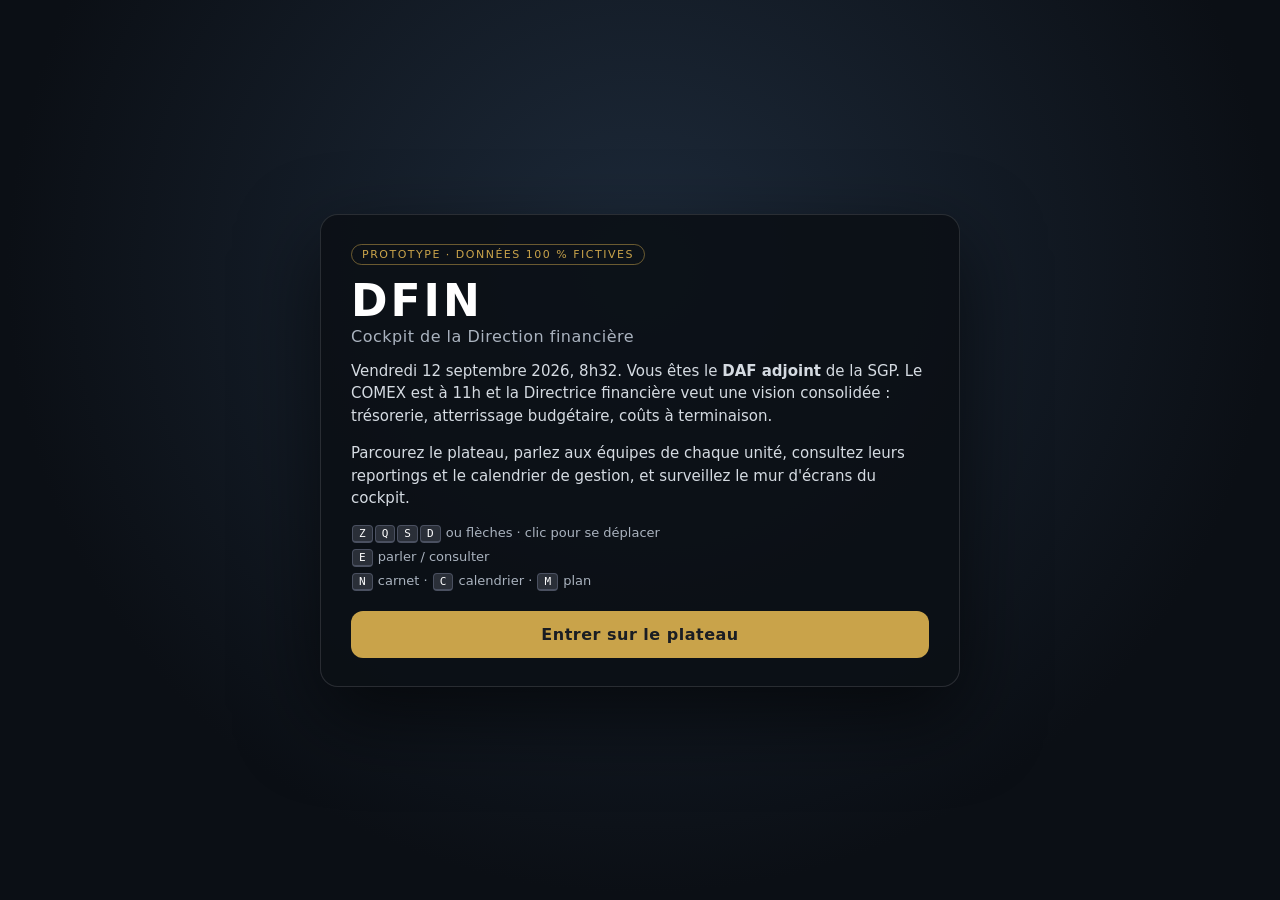
==== dfin/index.html @ 03d7a396 "DFIN : prototype 2D du cockpit de la Direction financière (SGP, données fictives) Nouveau dossier df" ====
<!DOCTYPE html>
<html lang="fr">
<head>
  <meta charset="utf-8">
  <meta name="viewport" content="width=device-width, initial-scale=1, maximum-scale=1, user-scalable=no, viewport-fit=cover">
  <meta name="theme-color" content="#1a1d23">
  <title>DFIN — Cockpit de la Direction financière (SGP) · prototype 2D</title>
  <link rel="icon" href="data:image/svg+xml,%3Csvg xmlns='http://www.w3.org/2000/svg' viewBox='0 0 32 32'%3E%3Crect width='32' height='32' rx='6' fill='%230b1420'/%3E%3Crect x='5' y='7' width='22' height='14' rx='2' fill='%234fb3d9'/%3E%3Crect x='12' y='23' width='8' height='3' fill='%23c9a34a'/%3E%3C/svg%3E">
  <link rel="stylesheet" href="css/style.css">
</head>
<body>
  <canvas id="game"></canvas>

  <div id="hud">
    <div id="topbar">
      <div class="brand"><span class="logo">SGP</span><span class="sub">Direction financière · Plateau F</span></div>
      <div class="clockbox"><span class="date">ven. 12 sept. 2026</span><span id="clock">08:32</span></div>
      <div class="tb-btns">
        <button id="btn-notebook" title="Carnet (N)">📓</button>
        <button id="btn-calendar" title="Calendrier de gestion (C)">📅</button>
        <button id="btn-plan" title="Plan du plateau (M)">🗺️</button>
        <button id="btn-help" title="Aide (H)">❓</button>
        <button id="btn-sound" title="Son">🔊</button>
      </div>
    </div>
    <div id="tracker"></div>
    <canvas id="minimap" width="156" height="102"></canvas>
    <div id="prompt" class="hidden"></div>
    <div id="toasts"></div>
    <div id="touchpad" class="hidden">
      <div class="dpad"><button data-k="arrowup">▲</button><button data-k="arrowleft">◀</button><button data-k="arrowright">▶</button><button data-k="arrowdown">▼</button></div>
      <button class="act" data-act="1">E</button>
    </div>
  </div>

  <div id="dialog" class="hidden">
    <canvas id="portrait" width="96" height="112"></canvas>
    <div class="dlg-main">
      <div class="dlg-head"><span id="dlg-name"></span><span id="dlg-unit" class="chip"></span><span id="dlg-mood" class="mood"></span></div>
      <div id="dlg-role"></div>
      <div id="dlg-text"></div>
      <div id="dlg-options"></div>
    </div>
  </div>

  <div id="panel" class="hidden">
    <div class="panel-inner">
      <div class="panel-head"><h2 id="panel-title"></h2><button id="btn-close-panel" title="Fermer (Échap)">✕</button></div>
      <div id="panel-body"></div>
    </div>
  </div>

  <div id="intro" class="hidden">
    <div class="intro-card">
      <div class="intro-tag">Prototype · données 100 % fictives</div>
      <h1>DFIN<span>Cockpit de la Direction financière</span></h1>
      <p>Vendredi 12 septembre 2026, 8h32. Vous êtes le <b>DAF adjoint</b> de la SGP. Le COMEX est à 11h et la Directrice financière veut une vision consolidée : trésorerie, atterrissage budgétaire, coûts à terminaison.</p>
      <p>Parcourez le plateau, parlez aux équipes de chaque unité, consultez leurs reportings et le calendrier de gestion, et surveillez le mur d'écrans du cockpit.</p>
      <div class="keys"><span><kbd>Z</kbd><kbd>Q</kbd><kbd>S</kbd><kbd>D</kbd> ou flèches · clic pour se déplacer</span><span><kbd>E</kbd> parler / consulter</span><span><kbd>N</kbd> carnet · <kbd>C</kbd> calendrier · <kbd>M</kbd> plan</span></div>
      <button id="btn-start">Entrer sur le plateau</button>
    </div>
  </div>

  <script src="src/data.js"></script>
  <script src="src/map.js"></script>
  <script src="src/art.js"></script>
  <script src="src/world.js"></script>
  <script src="src/render.js"></script>
  <script src="src/audio.js"></script>
  <script src="src/ui.js"></script>
  <script src="src/main.js"></script>
</body>
</html>
---- dfin/css/style.css ----
:root { --bg: #1a1d23; --panel: #f4f1ea; --ink: #1f232b; --muted: #6b7280; --gold: #c9a34a; --blue: #4fb3d9; --ok: #3aa76d; --warn: #e0a63f; --bad: #d94f6a; --accent: #4fb3d9; }
* { box-sizing: border-box; }
html, body { margin: 0; height: 100%; background: var(--bg); color: #f2f5f8; font-family: "Segoe UI", system-ui, -apple-system, Roboto, sans-serif; overflow: hidden; }
#game { position: fixed; inset: 0; width: 100vw; height: 100vh; display: block; image-rendering: pixelated; touch-action: none; cursor: crosshair; }
.hidden { display: none !important; }
button { font: inherit; cursor: pointer; }
kbd { display: inline-block; padding: 1px 6px; border-radius: 4px; background: #2a2f38; color: #fff; border: 1px solid #4a5060; border-bottom-width: 2px; font-size: .85em; margin: 0 1px; }
.chip { display: inline-block; padding: 2px 8px; border-radius: 999px; font-size: 11px; font-weight: 700; color: #fff; letter-spacing: .3px; text-shadow: 0 1px 0 rgba(0,0,0,.3); vertical-align: middle; }
.muted { color: var(--muted); } .small { font-size: 12px; }

/* ---------- HUD ---------- */
#hud { position: fixed; inset: 0; pointer-events: none; }
#hud button { pointer-events: auto; }
#topbar { position: absolute; top: 0; left: 0; right: 0; height: 48px; display: flex; align-items: center; gap: 16px; padding: 0 12px; background: linear-gradient(180deg, rgba(10,14,20,.92), rgba(10,14,20,.6)); border-bottom: 1px solid rgba(255,255,255,.08); }
.brand { display: flex; align-items: baseline; gap: 10px; }
.logo { font-weight: 900; letter-spacing: 2px; color: var(--gold); font-size: 18px; }
.sub { font-size: 12px; color: #aab3bf; }
.clockbox { margin-left: auto; display: flex; align-items: baseline; gap: 10px; font-variant-numeric: tabular-nums; }
.clockbox .date { font-size: 12px; color: #aab3bf; }
#clock { font-family: "Courier New", monospace; font-weight: 700; font-size: 22px; color: #fff; }
.tb-btns { display: flex; gap: 6px; }
.tb-btns button { width: 34px; height: 34px; border-radius: 8px; border: 1px solid rgba(255,255,255,.15); background: rgba(255,255,255,.06); color: #fff; font-size: 16px; }
.tb-btns button:hover { background: rgba(255,255,255,.14); }
#tracker { position: absolute; top: 58px; left: 12px; width: 280px; background: rgba(10,14,20,.78); border: 1px solid rgba(255,255,255,.1); border-left: 3px solid var(--gold); border-radius: 8px; padding: 8px 10px; font-size: 12px; backdrop-filter: blur(4px); }
.tr-title { font-weight: 700; color: var(--gold); font-size: 13px; margin-bottom: 4px; }
.tr-dl { float: right; font-weight: 400; color: #aab3bf; }
.tr-sub { color: #d5dbe2; }
.tr-item { color: #d5dbe2; padding: 1px 0; } .tr-item.done { color: #6fd07a; text-decoration: line-through; opacity: .8; } .tr-item.ret { color: var(--blue); font-weight: 700; }
.tr-who { color: #8a93a0; }
#minimap { position: absolute; top: 58px; right: 12px; width: 156px; height: 102px; border: 1px solid rgba(255,255,255,.15); border-radius: 6px; background: #262a32; image-rendering: pixelated; }
#prompt { position: absolute; left: 50%; bottom: 96px; transform: translateX(-50%); background: rgba(10,14,20,.85); color: #ffe9a8; border: 1px solid rgba(255,233,168,.35); padding: 8px 16px; border-radius: 999px; font-size: 14px; font-weight: 600; white-space: nowrap; animation: pop .15s ease-out; }
@keyframes pop { from { transform: translateX(-50%) scale(.9); opacity: 0; } }
#toasts { position: absolute; right: 12px; top: 172px; width: 320px; display: flex; flex-direction: column; gap: 8px; }
.toast { background: rgba(10,14,20,.9); border: 1px solid rgba(255,255,255,.12); border-left: 4px solid var(--blue); color: #e8ecf0; padding: 10px 12px; border-radius: 8px; font-size: 13px; line-height: 1.35; opacity: 0; transform: translateX(20px); transition: all .35s ease; }
.toast.show { opacity: 1; transform: none; }
.toast.gold { border-left-color: var(--gold); } .toast.ok { border-left-color: var(--ok); } .toast.bad { border-left-color: var(--bad); }
#touchpad { position: absolute; left: 0; right: 0; bottom: 0; height: 170px; display: flex; justify-content: space-between; align-items: flex-end; padding: 12px 18px; }
#touchpad button { pointer-events: auto; width: 52px; height: 52px; border-radius: 12px; border: 1px solid rgba(255,255,255,.25); background: rgba(10,14,20,.6); color: #fff; font-size: 18px; }
.dpad { display: grid; grid-template-columns: repeat(3, 52px); grid-template-rows: repeat(3, 52px); gap: 4px; }
.dpad button:nth-child(1) { grid-column: 2; grid-row: 1; } .dpad button:nth-child(2) { grid-column: 1; grid-row: 2; } .dpad button:nth-child(3) { grid-column: 3; grid-row: 2; } .dpad button:nth-child(4) { grid-column: 2; grid-row: 3; }
#touchpad .act { width: 72px; height: 72px; border-radius: 50%; background: rgba(201,163,74,.85); color: #1a1d23; font-weight: 900; font-size: 24px; }

/* ---------- Dialogue ---------- */
#dialog { position: fixed; left: 50%; bottom: 18px; transform: translateX(-50%); width: min(860px, calc(100vw - 24px)); display: flex; gap: 14px; background: rgba(12,16,22,.94); border: 1px solid rgba(255,255,255,.14); border-radius: 14px; padding: 14px; box-shadow: 0 20px 60px rgba(0,0,0,.5); animation: rise .2s ease-out; z-index: 20; }
@keyframes rise { from { transform: translateX(-50%) translateY(20px); opacity: 0; } }
#portrait { width: 96px; height: 112px; border-radius: 10px; border: 2px solid rgba(255,255,255,.15); flex: none; image-rendering: auto; }
.dlg-main { flex: 1; min-width: 0; }
.dlg-head { display: flex; align-items: center; gap: 10px; flex-wrap: wrap; }
#dlg-name { font-weight: 800; font-size: 17px; }
.mood { font-size: 11px; color: #8a93a0; font-style: italic; }
#dlg-role { font-size: 12px; color: #aab3bf; margin: 2px 0 8px; }
#dlg-text { font-size: 15px; line-height: 1.45; min-height: 44px; color: #eef2f6; cursor: pointer; }
#dlg-options { display: flex; flex-wrap: wrap; gap: 6px; margin-top: 10px; }
.opt { background: rgba(255,255,255,.07); border: 1px solid rgba(255,255,255,.14); color: #fff; padding: 6px 10px 6px 6px; border-radius: 8px; font-size: 13px; display: inline-flex; align-items: center; gap: 8px; }
.opt:hover { background: rgba(255,255,255,.16); }
.opt .k { display: inline-grid; place-items: center; width: 20px; height: 20px; border-radius: 5px; background: rgba(255,255,255,.12); font-size: 11px; font-weight: 700; }
.opt.mission { border-color: var(--gold); color: #ffe9a8; } .opt.mission .k { background: var(--gold); color: #1a1d23; }
.opt.bye { opacity: .7; }

/* ---------- Panneau ---------- */
#panel { position: fixed; inset: 0; background: rgba(6,8,12,.62); display: flex; align-items: center; justify-content: center; padding: 16px; z-index: 30; backdrop-filter: blur(3px); }
.panel-inner { width: min(1040px, 100%); max-height: calc(100vh - 32px); background: var(--panel); color: var(--ink); border-radius: 14px; display: flex; flex-direction: column; overflow: hidden; box-shadow: 0 30px 80px rgba(0,0,0,.6); border-top: 6px solid var(--accent); animation: rise2 .2s ease-out; }
@keyframes rise2 { from { transform: translateY(16px); opacity: 0; } }
.panel-head { display: flex; align-items: center; justify-content: space-between; padding: 14px 20px; border-bottom: 1px solid #e2ddd2; }
.panel-head h2 { margin: 0; font-size: 18px; display: flex; align-items: center; gap: 10px; }
#btn-close-panel { width: 34px; height: 34px; border-radius: 8px; border: 1px solid #d5cfc2; background: #fff; color: #333; }
#panel-body { overflow: auto; padding: 16px 20px 24px; font-size: 14px; line-height: 1.45; }
#panel-body h3 { margin: 22px 0 8px; font-size: 13px; text-transform: uppercase; letter-spacing: 1px; color: #6b7280; }
.lead { margin: 0 0 12px; color: #374151; }
.kpis { display: grid; grid-template-columns: repeat(auto-fit, minmax(160px, 1fr)); gap: 10px; }
.kpi { background: #fff; border: 1px solid #e2ddd2; border-radius: 10px; padding: 10px 12px; border-left: 4px solid #9aa7b5; }
.kpi.ok { border-left-color: var(--ok); } .kpi.warn { border-left-color: var(--warn); } .kpi.bad { border-left-color: var(--bad); }
.kl { font-size: 11px; text-transform: uppercase; letter-spacing: .5px; color: #6b7280; } .kv { font-size: 22px; font-weight: 800; margin-top: 2px; font-variant-numeric: tabular-nums; } .ks { font-size: 12px; color: #6b7280; }
.chart-wrap { background: #fff; border: 1px solid #e2ddd2; border-radius: 10px; padding: 12px; margin-top: 14px; }
.chart-title { font-size: 12px; font-weight: 700; color: #374151; margin-bottom: 6px; }
canvas.chart { width: 100%; height: auto; display: block; }
.legend { display: flex; gap: 14px; flex-wrap: wrap; font-size: 12px; color: #4b5563; margin-top: 8px; }
.legend i { display: inline-block; width: 12px; height: 12px; border-radius: 3px; margin-right: 5px; vertical-align: -2px; }
.two { display: grid; grid-template-columns: 1fr 1fr; gap: 12px; } @media (max-width: 760px) { .two { grid-template-columns: 1fr; } }
.comments { margin: 0; padding-left: 18px; } .comments li { margin: 4px 0; }
.alerts { list-style: none; margin: 0; padding: 0; } .alerts li { padding: 6px 0; border-bottom: 1px dashed #e2ddd2; display: flex; gap: 8px; align-items: baseline; }
.alerts .dot { width: 10px; height: 10px; border-radius: 50%; background: #9aa7b5; flex: none; }
.alerts .bad .dot { background: var(--bad); } .alerts .warn .dot { background: var(--warn); } .alerts .ok .dot { background: var(--ok); } .alerts .info .dot { background: var(--blue); }
.people { display: grid; grid-template-columns: repeat(auto-fill, minmax(230px, 1fr)); gap: 10px; }
.person { display: flex; gap: 10px; align-items: center; background: #fff; border: 1px solid #e2ddd2; border-radius: 10px; padding: 8px; }
.person canvas { width: 56px; height: 56px; border-radius: 8px; flex: none; }
.mini { border: 1px solid #d5cfc2; background: #fff; color: #333; border-radius: 6px; padding: 3px 8px; font-size: 12px; }
.mini:hover { background: #f0ece3; }
/* calendrier */
.filters { display: flex; flex-wrap: wrap; gap: 6px; margin-bottom: 10px; }
.filters .f { --c: #6b7280; border: 1px solid #d5cfc2; background: #fff; color: #333; border-radius: 999px; padding: 4px 12px; font-size: 12px; font-weight: 600; }
.filters .f.on { background: var(--c); color: #fff; border-color: var(--c); }
.legend.cal { margin: 0 0 12px; }
.months { display: grid; grid-template-columns: repeat(auto-fit, minmax(200px, 1fr)); gap: 12px; margin-bottom: 8px; }
.month { background: #fff; border: 1px solid #e2ddd2; border-radius: 10px; padding: 10px; }
.month h4 { margin: 0 0 8px; text-transform: capitalize; font-size: 13px; }
.month .grid { display: grid; grid-template-columns: repeat(7, 1fr); gap: 2px; }
.month s, .month b, .month i { display: block; text-align: center; font-size: 11px; height: 26px; line-height: 14px; }
.month s { text-decoration: none; color: #9ca3af; font-size: 10px; height: 14px; }
.month b { font-weight: 500; border-radius: 4px; position: relative; padding-top: 2px; }
.month b.wk { color: #b5bcc6; } .month b.today { background: var(--gold); color: #fff; font-weight: 800; }
.month b em { display: flex; justify-content: center; gap: 1px; } .month b u { display: block; width: 5px; height: 5px; border-radius: 50%; }
.ev { display: flex; gap: 12px; align-items: center; background: #fff; border: 1px solid #e2ddd2; border-radius: 10px; padding: 8px 10px; margin-bottom: 6px; }
.ev.soon { border-color: var(--gold); box-shadow: inset 4px 0 0 var(--gold); }
.ev-date { width: 44px; text-align: center; flex: none; } .ev-date b { display: block; font-size: 20px; line-height: 1; } .ev-date span { font-size: 11px; color: #6b7280; }
.ev-body { flex: 1; min-width: 0; } .ev-n { font-weight: 600; } .ev-meta { display: flex; gap: 6px; align-items: center; margin-top: 3px; flex-wrap: wrap; }
.jj { font-size: 11px; color: #6b7280; font-family: "Courier New", monospace; }
/* cockpit */
.ticker { overflow: hidden; white-space: nowrap; background: #0b1420; color: var(--gold); font-family: "Courier New", monospace; font-weight: 700; padding: 6px 0; border-radius: 6px; margin-bottom: 12px; }
.ticker span { display: inline-block; padding-left: 100%; animation: tick 40s linear infinite; }
@keyframes tick { to { transform: translateX(-100%); } }
.cockpit-head { display: grid; grid-template-columns: repeat(3, 1fr); gap: 10px; margin-bottom: 12px; }
.cockpit-head > div { background: #0b1420; color: #fff; border-radius: 10px; padding: 10px 14px; }
.cockpit-head .big { font-family: "Courier New", monospace; font-size: 26px; font-weight: 700; } .big.gold { color: var(--gold); } .big.ok { color: #6fd07a; }
.ucards { display: grid; grid-template-columns: repeat(auto-fill, minmax(280px, 1fr)); gap: 10px; }
.ucard { text-align: left; background: #fff; border: 1px solid #e2ddd2; border-left: 5px solid var(--c); border-radius: 10px; padding: 10px 12px; color: var(--ink); }
.ucard:hover { background: #fbfaf6; box-shadow: 0 4px 14px rgba(0,0,0,.08); }
.uc-h { font-weight: 700; display: flex; gap: 8px; align-items: center; margin-bottom: 6px; }
.uc-k { display: grid; grid-template-columns: 1fr 1fr; gap: 8px; } .uc-k span { display: block; font-size: 10px; text-transform: uppercase; color: #6b7280; } .uc-k b { font-size: 16px; }
.uc-a { margin-top: 6px; font-size: 12px; display: flex; gap: 8px; } .uc-a .bad { color: var(--bad); } .uc-a .warn { color: var(--warn); } .uc-a .ok { color: var(--ok); }
/* carnet */
.stats { display: grid; grid-template-columns: repeat(auto-fit, minmax(140px, 1fr)); gap: 10px; }
.stats > div { background: #fff; border: 1px solid #e2ddd2; border-radius: 10px; padding: 10px; text-align: center; } .stats b { display: block; font-size: 26px; } .stats span { font-size: 12px; color: #6b7280; }
.mis { background: #fff; border: 1px solid #e2ddd2; border-radius: 10px; padding: 10px 12px; margin-bottom: 8px; } .mis .chip { background: #9aa7b5; margin-left: 6px; }
.mis.active { border-color: var(--gold); } .mis.active .chip { background: var(--gold); } .mis.done .chip { background: var(--ok); } .mis.locked { opacity: .6; }
.mis ul { margin: 6px 0 0; padding-left: 18px; } .reward { margin-top: 6px; color: #7a5a10; font-weight: 700; }
.facts { list-style: none; padding: 0; margin: 0; } .facts li { padding: 6px 0; border-bottom: 1px dashed #e2ddd2; } .facts .time { font-family: "Courier New", monospace; color: #6b7280; margin-right: 6px; }
/* plan */
.units { display: grid; grid-template-columns: repeat(auto-fill, minmax(280px, 1fr)); gap: 10px; }
.unit { background: #fff; border: 1px solid #e2ddd2; border-left: 5px solid var(--c); border-radius: 10px; padding: 10px 12px; }
.u-h { display: flex; gap: 8px; align-items: center; margin-bottom: 4px; } .u-p { font-size: 12px; margin: 6px 0; color: #374151; }
.help ul { padding-left: 18px; } .help li { margin: 4px 0; }

/* ---------- Intro ---------- */
#intro { position: fixed; inset: 0; z-index: 50; display: flex; align-items: center; justify-content: center; background: radial-gradient(ellipse at 50% 30%, #1d2a3a, #0b0f15 70%); padding: 16px; }
.intro-card { width: min(640px, 100%); background: rgba(12,16,22,.9); border: 1px solid rgba(255,255,255,.12); border-radius: 18px; padding: 28px 30px; box-shadow: 0 30px 80px rgba(0,0,0,.6); }
.intro-tag { display: inline-block; font-size: 11px; letter-spacing: 1.5px; text-transform: uppercase; color: var(--gold); border: 1px solid rgba(201,163,74,.5); border-radius: 999px; padding: 3px 10px; }
.intro-card h1 { margin: 14px 0 6px; font-size: 44px; letter-spacing: 3px; color: #fff; line-height: 1; }
.intro-card h1 span { display: block; font-size: 16px; letter-spacing: .5px; color: #aab3bf; font-weight: 500; margin-top: 6px; }
.intro-card p { color: #d5dbe2; font-size: 15px; line-height: 1.5; }
.keys { display: flex; flex-direction: column; gap: 6px; font-size: 13px; color: #aab3bf; margin: 14px 0 20px; }
#btn-start { width: 100%; padding: 14px; border-radius: 12px; border: 0; background: var(--gold); color: #1a1d23; font-weight: 800; font-size: 16px; letter-spacing: .5px; }
#btn-start:hover { filter: brightness(1.08); }

@media (max-width: 700px) {
  #tracker { width: 200px; font-size: 11px; } .sub { display: none; } .clockbox .date { display: none; }
  #dialog { flex-direction: row; padding: 10px; gap: 10px; bottom: 8px; } #portrait { width: 64px; height: 76px; } #dlg-text { font-size: 14px; }
  #toasts { width: 220px; top: 172px; } #minimap { width: 104px; height: 68px; }
}
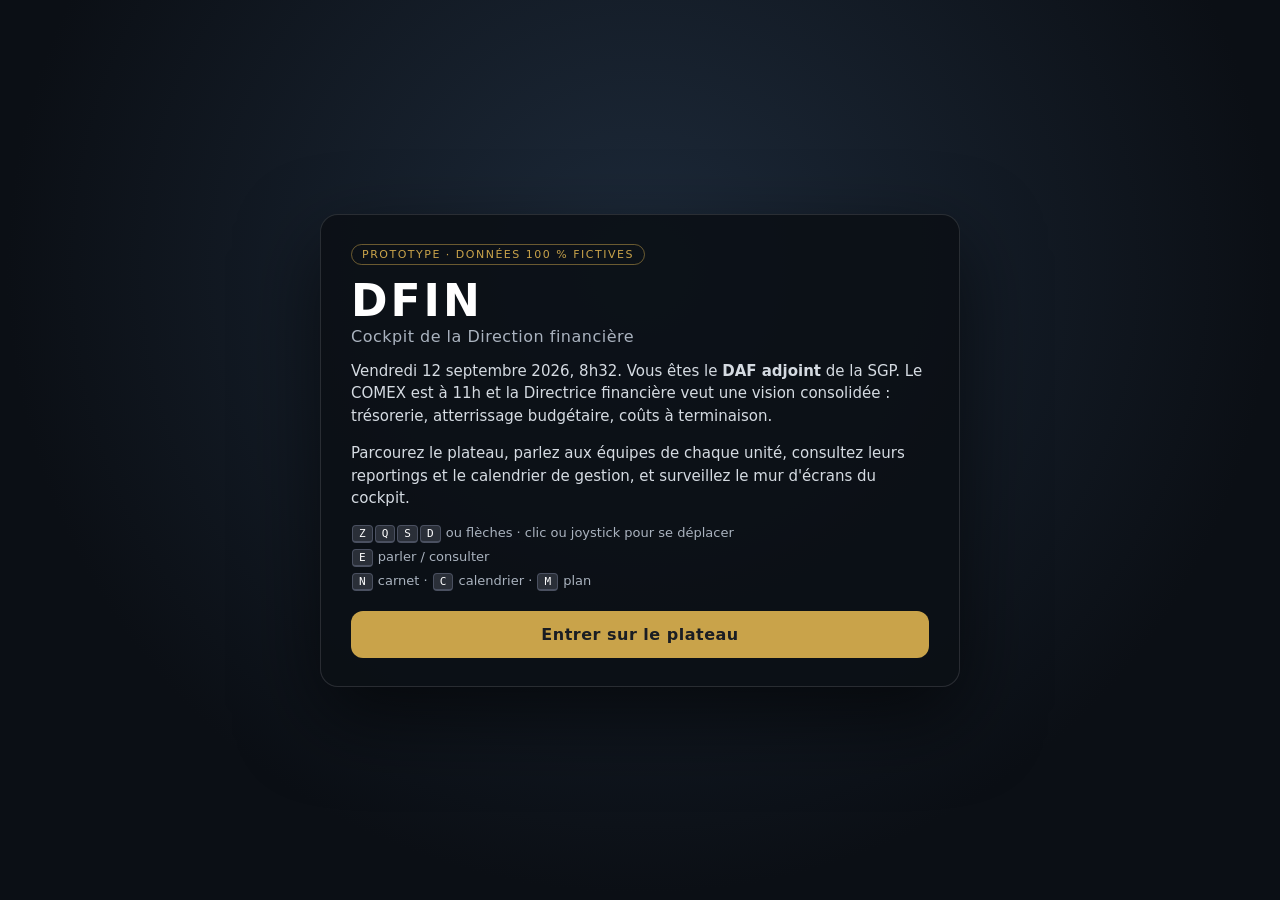
==== commit 61142c23: "DFIN : plateau compact et cosy, ambiances par unité, joystick tactile - Plan réduit à 41×26 tuiles :" ====
--- a/dfin/index.html
+++ b/dfin/index.html
@@ -28,7 +28,7 @@
     <div id="prompt" class="hidden"></div>
     <div id="toasts"></div>
     <div id="touchpad" class="hidden">
-      <div class="dpad"><button data-k="arrowup">▲</button><button data-k="arrowleft">◀</button><button data-k="arrowright">▶</button><button data-k="arrowdown">▼</button></div>
+      <div class="joy"><div class="joy-ring"></div><div class="joy-knob"></div></div>
       <button class="act" data-act="1">E</button>
     </div>
   </div>
@@ -56,7 +56,7 @@
       <h1>DFIN<span>Cockpit de la Direction financière</span></h1>
       <p>Vendredi 12 septembre 2026, 8h32. Vous êtes le <b>DAF adjoint</b> de la SGP. Le COMEX est à 11h et la Directrice financière veut une vision consolidée : trésorerie, atterrissage budgétaire, coûts à terminaison.</p>
       <p>Parcourez le plateau, parlez aux équipes de chaque unité, consultez leurs reportings et le calendrier de gestion, et surveillez le mur d'écrans du cockpit.</p>
-      <div class="keys"><span><kbd>Z</kbd><kbd>Q</kbd><kbd>S</kbd><kbd>D</kbd> ou flèches · clic pour se déplacer</span><span><kbd>E</kbd> parler / consulter</span><span><kbd>N</kbd> carnet · <kbd>C</kbd> calendrier · <kbd>M</kbd> plan</span></div>
+      <div class="keys"><span><kbd>Z</kbd><kbd>Q</kbd><kbd>S</kbd><kbd>D</kbd> ou flèches · clic ou joystick pour se déplacer</span><span><kbd>E</kbd> parler / consulter</span><span><kbd>N</kbd> carnet · <kbd>C</kbd> calendrier · <kbd>M</kbd> plan</span></div>
       <button id="btn-start">Entrer sur le plateau</button>
     </div>
   </div>
--- a/dfin/css/style.css
+++ b/dfin/css/style.css
@@ -1,6 +1,8 @@
 :root { --bg: #1a1d23; --panel: #f4f1ea; --ink: #1f232b; --muted: #6b7280; --gold: #c9a34a; --blue: #4fb3d9; --ok: #3aa76d; --warn: #e0a63f; --bad: #d94f6a; --accent: #4fb3d9; }
 * { box-sizing: border-box; }
-html, body { margin: 0; height: 100%; background: var(--bg); color: #f2f5f8; font-family: "Segoe UI", system-ui, -apple-system, Roboto, sans-serif; overflow: hidden; }
+html, body { margin: 0; height: 100%; background: var(--bg); color: #f2f5f8; font-family: "Segoe UI", system-ui, -apple-system, Roboto, sans-serif; overflow: hidden; overscroll-behavior: none; }
+body, #hud, #dialog, #game, #touchpad, #intro { -webkit-user-select: none; user-select: none; -webkit-touch-callout: none; -webkit-tap-highlight-color: transparent; }
+#panel-body, #dlg-text { -webkit-user-select: text; user-select: text; }
 #game { position: fixed; inset: 0; width: 100vw; height: 100vh; display: block; image-rendering: pixelated; touch-action: none; cursor: crosshair; }
 .hidden { display: none !important; }
 button { font: inherit; cursor: pointer; }
@@ -34,11 +36,14 @@
 .toast { background: rgba(10,14,20,.9); border: 1px solid rgba(255,255,255,.12); border-left: 4px solid var(--blue); color: #e8ecf0; padding: 10px 12px; border-radius: 8px; font-size: 13px; line-height: 1.35; opacity: 0; transform: translateX(20px); transition: all .35s ease; }
 .toast.show { opacity: 1; transform: none; }
 .toast.gold { border-left-color: var(--gold); } .toast.ok { border-left-color: var(--ok); } .toast.bad { border-left-color: var(--bad); }
-#touchpad { position: absolute; left: 0; right: 0; bottom: 0; height: 170px; display: flex; justify-content: space-between; align-items: flex-end; padding: 12px 18px; }
-#touchpad button { pointer-events: auto; width: 52px; height: 52px; border-radius: 12px; border: 1px solid rgba(255,255,255,.25); background: rgba(10,14,20,.6); color: #fff; font-size: 18px; }
-.dpad { display: grid; grid-template-columns: repeat(3, 52px); grid-template-rows: repeat(3, 52px); gap: 4px; }
-.dpad button:nth-child(1) { grid-column: 2; grid-row: 1; } .dpad button:nth-child(2) { grid-column: 1; grid-row: 2; } .dpad button:nth-child(3) { grid-column: 3; grid-row: 2; } .dpad button:nth-child(4) { grid-column: 2; grid-row: 3; }
-#touchpad .act { width: 72px; height: 72px; border-radius: 50%; background: rgba(201,163,74,.85); color: #1a1d23; font-weight: 900; font-size: 24px; }
+#touchpad { position: absolute; left: 0; right: 0; bottom: 0; height: 190px; display: flex; justify-content: space-between; align-items: flex-end; padding: 12px 22px calc(18px + env(safe-area-inset-bottom)); touch-action: none; }
+.joy { pointer-events: auto; position: relative; width: 120px; height: 120px; border-radius: 50%; background: rgba(10,14,20,.45); border: 1px solid rgba(255,255,255,.22); touch-action: none; backdrop-filter: blur(3px); }
+.joy.on { background: rgba(10,14,20,.6); border-color: rgba(255,233,168,.6); }
+.joy-ring { position: absolute; inset: 22px; border-radius: 50%; border: 1px dashed rgba(255,255,255,.25); }
+.joy-knob { position: absolute; left: 50%; top: 50%; width: 52px; height: 52px; margin: -26px 0 0 -26px; border-radius: 50%; background: radial-gradient(circle at 35% 30%, #ffe9a8, #c9a34a 70%); box-shadow: 0 4px 12px rgba(0,0,0,.5); will-change: transform; }
+#touchpad .act { pointer-events: auto; width: 78px; height: 78px; border-radius: 50%; border: 1px solid rgba(255,255,255,.25); background: rgba(201,163,74,.88); color: #1a1d23; font-weight: 900; font-size: 26px; touch-action: none; box-shadow: 0 6px 16px rgba(0,0,0,.45); }
+#touchpad .act:active { transform: scale(.94); }
+.amb { color: #7a5a3a; margin-top: 4px; }
 
 /* ---------- Dialogue ---------- */
 #dialog { position: fixed; left: 50%; bottom: 18px; transform: translateX(-50%); width: min(860px, calc(100vw - 24px)); display: flex; gap: 14px; background: rgba(12,16,22,.94); border: 1px solid rgba(255,255,255,.14); border-radius: 14px; padding: 14px; box-shadow: 0 20px 60px rgba(0,0,0,.5); animation: rise .2s ease-out; z-index: 20; }
